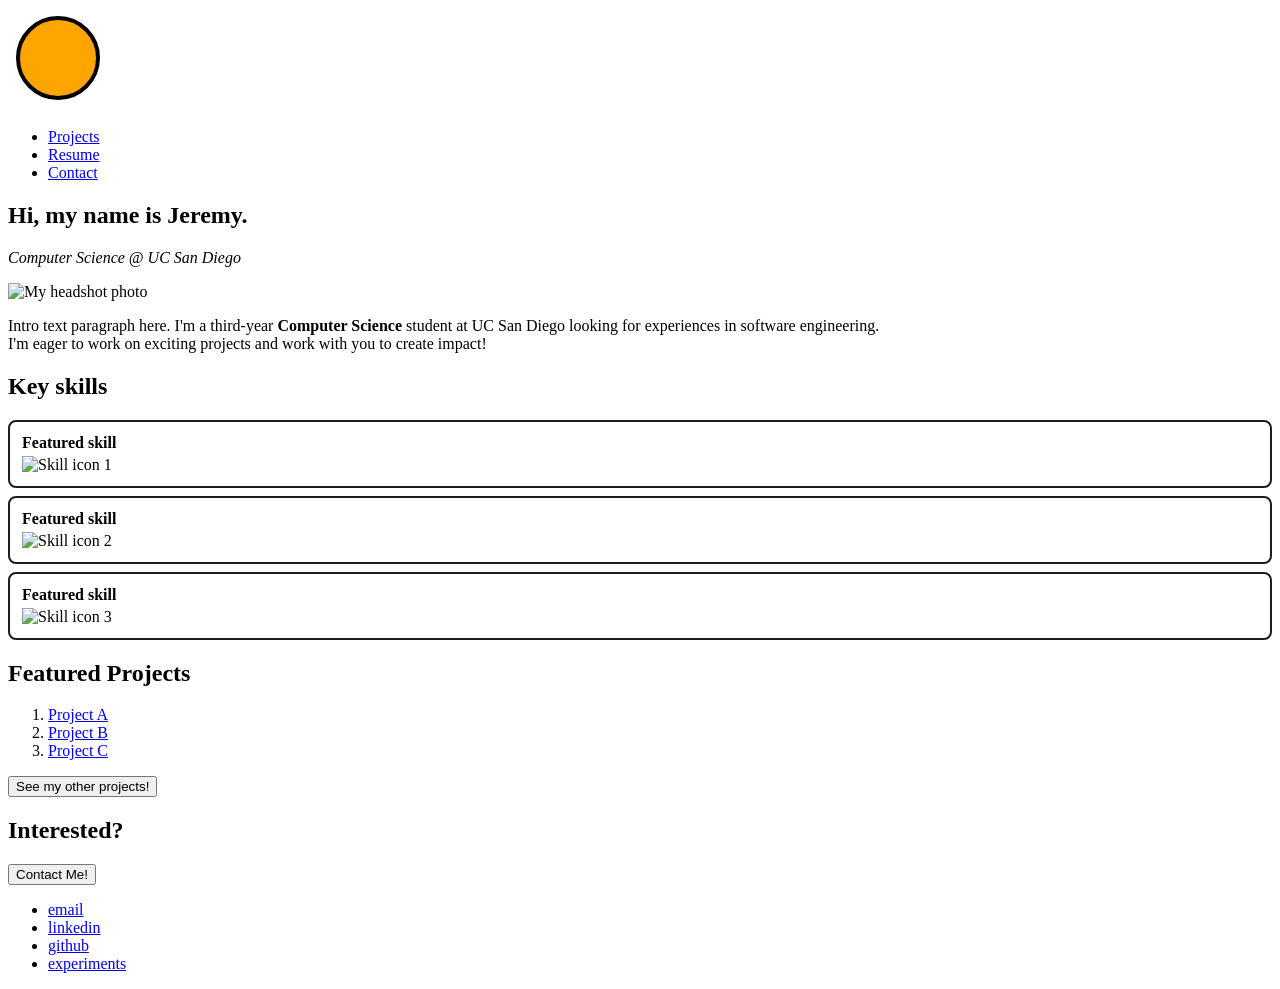
==== index.html @ b8236010 "feat: initial commit, cloned from personal portfolio repository" ====
<!DOCTYPE html>
<html lang="en">
<head>
  <meta charset="UTF-8">
  <title>Jeremy Lim | Home</title>
  <meta name="viewport" content="width=device-width,initial-scale=1.0">
  <meta name="description" content="My personal portfolio homepage.">
  <link rel="icon" href="favicon.ico">

  <style>
    cool-card {
      display: block;
      padding: 0.75rem;
      margin: 0.5rem 0;
      border: 2px solid #1f1c1cff;
      border-radius: 8px;
      background: #fff;
    }

    cool-card h3 { margin: 0 0 4px 0; font-size: 16px; }
    cool-card p { margin: 0; font-size: 15px; }
  </style>

  <script>
    class HelloWorld extends HTMLElement {
      connectedCallback() {
        console.log('Hello world!');
      }
    }
    customElements.define('hello-world', HelloWorld);
  </script>

</head>

<body>
  <header>
    <a href="index.html">
      <svg width="100" height="100">
        <circle cx="50" cy="50" r="40"
        stroke="black" stroke-width="4" fill="orange" />
      </svg>
    </a>
    <nav aria-label="Navigation Menu">
      <ul>
        <li><a href="projects.html">Projects</a></li>
        <li><a href="resume.html">Resume</a></li>
        <li><a href="contact.html">Contact</a></li>
      </ul>
    </nav>
  </header>

  <main>
    <section aria-label="Intro">
      <h1>Hi, my name is <strong>Jeremy</strong>.</h1>
      <p><em>Computer Science @ UC San Diego</em></p>

      <picture>
        <!-- These pictures don't exist yet but you get the point. Same with the other non existing stuff. Mhm. -->
        <source media="(width >= 600px)" srcset="headshot-large.jpg" type="image/jpeg">
        <img src="headshot-small.jpg" alt="My headshot photo">
      </picture>

      <p>
        Intro text paragraph here. I'm a third-year <b>Computer Science</b> student at <span>UC San Diego</span> looking for experiences in software engineering.
      <br>I'm eager to work on exciting projects and work with you to create impact!
    </section>

    <section aria-label="Key skills">
      <h2>Key skills</h2>
      <cool-card>
        <h3>Featured skill</h3>
        <img src="skill-a.png" alt="Skill icon 1" width="24" height="24">
      </cool-card>
      <cool-card>
        <h3>Featured skill</h3>
        <img src="skill-b.png" alt="Skill icon 2" width="24" height="24">
      </cool-card>
      <cool-card>
        <h3>Featured skill</h3>
        <img src="skill-c.png" alt="Skill icon 3" width="24" height="24">
      </cool-card>
    </section>

    <section aria-label="Featured Projects">
      <h2>Featured Projects</h2>
      <ol>
        <li><a href="projects.html#project-a">Project A</a></li>
        <li><a href="projects.html#project-b">Project B</a></li>
        <li><a href="projects.html#project-c">Project C</a></li>
      </ol>
      <button type="button">See my other projects!</button>
    </section>

    <section aria-label="Contact call to action">
      <h2>Interested?</h2>
      <button type="button">Contact Me!</button>
    </section>

    <!-- omg javascript!!!! -->
    <hello-world></hello-world>
  </main>

  <footer>
    <nav aria-label="Footer links">
      <ul>
        <li><a href="mailto:jel125@ucsd.edu">email</a></li>
        <li><a href="https://linkedin.com/in/jeremyflim" title="LinkedIn">linkedin</a></li>
        <li><a href="https://github.com/jeremyflim" title="GitHub">github</a></li>
        <li><a href="experiments.html">experiments</a></li>
      </ul>
    </nav>
  </footer>

  <noscript>
    <p>Javascript disabled. Now we can't say hello to the world. You are evil.</p>
  </noscript>
</body>
</html>
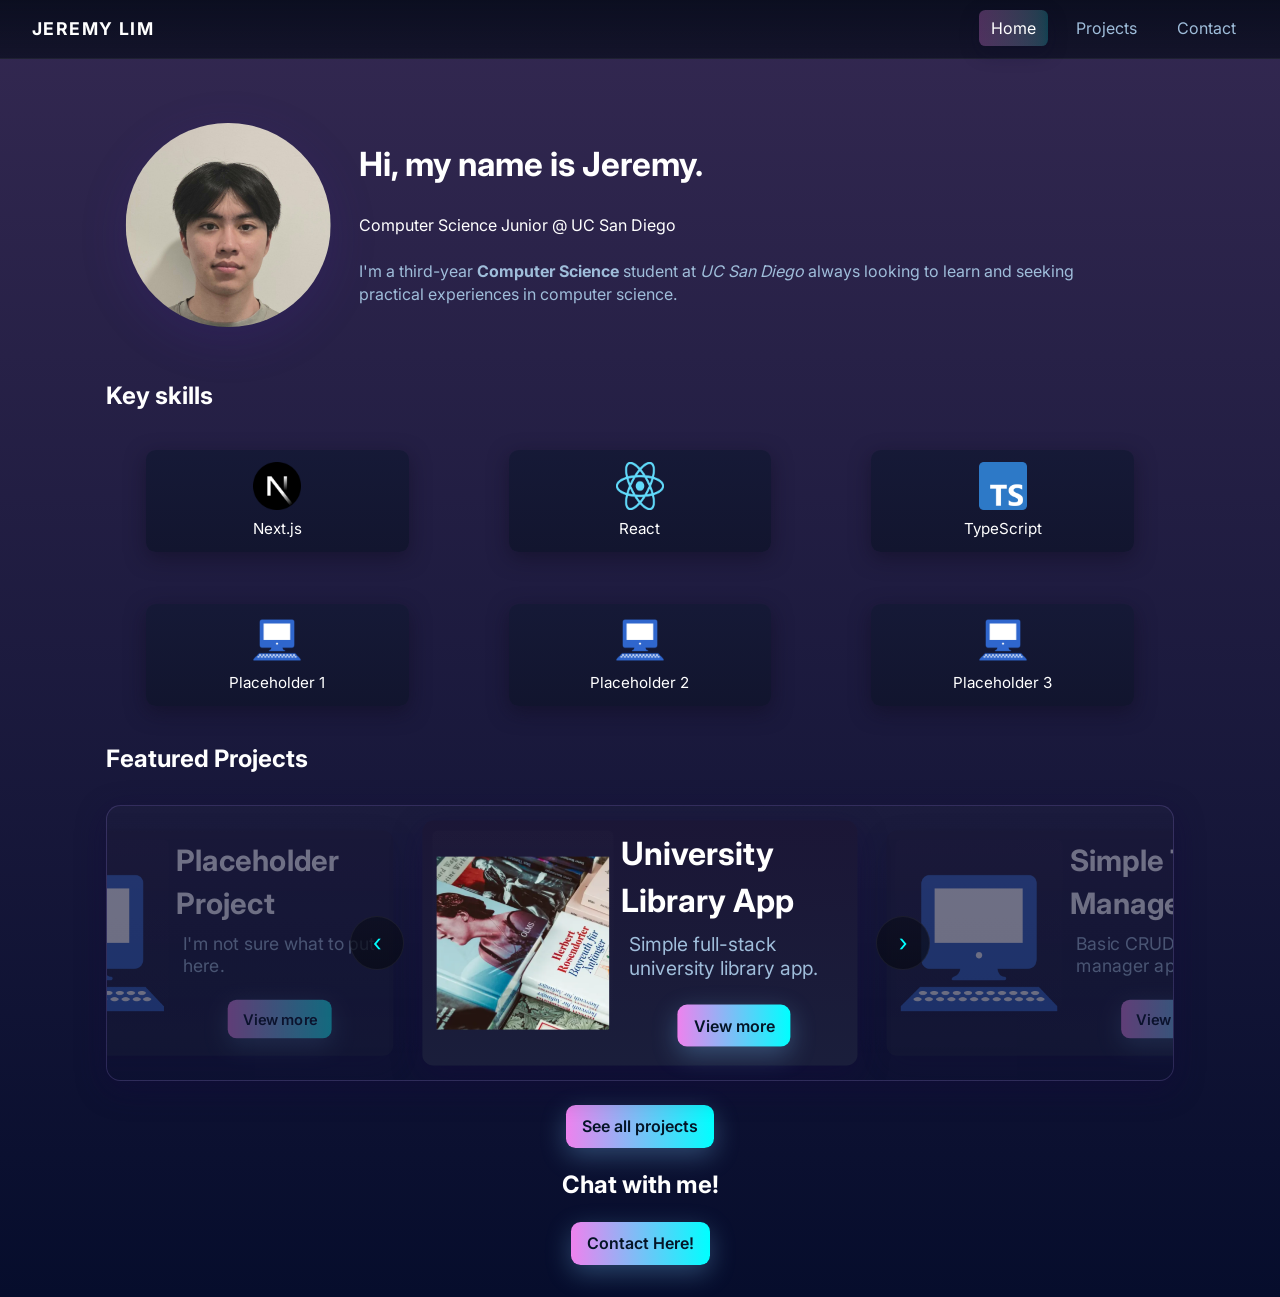
==== commit 2971035e: "Major changes: Restructured all HTML, removed experiments and resume page, added 404 page, added sty" ====
--- a/index.html
+++ b/index.html
@@ -1,118 +1,160 @@
 <!DOCTYPE html>
 <html lang="en">
-<head>
-  <meta charset="UTF-8">
-  <title>Jeremy Lim | Home</title>
-  <meta name="viewport" content="width=device-width,initial-scale=1.0">
-  <meta name="description" content="My personal portfolio homepage.">
-  <link rel="icon" href="favicon.ico">
+  <head>
+    <meta charset="UTF-8">
+    <title>Jeremy Lim | Home</title>
+    <meta name="viewport" content="width=device-width,initial-scale=1">
+    <meta name="description" content="My personal portfolio homepage.">
+    <link rel="stylesheet" href="css/styles.css">
+  </head>
 
-  <style>
-    cool-card {
-      display: block;
-      padding: 0.75rem;
-      margin: 0.5rem 0;
-      border: 2px solid #1f1c1cff;
-      border-radius: 8px;
-      background: #fff;
-    }
+  <body data-page="home">
+    <header class="site-header">
+      <a class="brand" href="index.html">Jeremy Lim</a>
+      <input class="nav-toggle" type="checkbox" id="nav-toggle" aria-hidden="true">
+      <label class="nav-toggle-button" for="nav-toggle" aria-label="Toggle navigation" role="button" tabindex="0" aria-controls="primary-nav">
+        <span></span>
+      </label>
+      <nav aria-label="Main navigation">
+        <ul class="nav-list" id="primary-nav">
+          <li><a href="index.html">Home</a></li>
+          <li><a href="projects.html">Projects</a></li>
+          <li><a href="contact.html">Contact</a></li>
+        </ul>
+      </nav>
+    </header>
 
-    cool-card h3 { margin: 0 0 4px 0; font-size: 16px; }
-    cool-card p { margin: 0; font-size: 15px; }
-  </style>
+    <main>
+      <section id="headshot-section" aria-label="Intro">
+        <picture id="headshot-visual">
+          <source media="(min-width: 50rem)" srcset="assets/headshot-larger.jpg" type="image/jpeg">
+          <img src="assets/headshot-smaller.jpg" alt="My headshot">
+        </picture>
 
-  <script>
-    class HelloWorld extends HTMLElement {
-      connectedCallback() {
-        console.log('Hello world!');
-      }
-    }
-    customElements.define('hello-world', HelloWorld);
-  </script>
+        <section id="headshot-copy">
+          <h1>Hi, my name is <strong>Jeremy</strong>.</h1>
+          <p>Computer Science Junior @ UC San Diego</p>
 
-</head>
+          <p class="lead">
+            I'm a third-year <strong>Computer Science</strong> student at <em>UC San Diego</em> always looking to learn and seeking practical experiences in computer science.
+          </p>
+        </section>
+      </section>
 
-<body>
-  <header>
-    <a href="index.html">
-      <svg width="100" height="100">
-        <circle cx="50" cy="50" r="40"
-        stroke="black" stroke-width="4" fill="orange" />
-      </svg>
-    </a>
-    <nav aria-label="Navigation Menu">
-      <ul>
-        <li><a href="projects.html">Projects</a></li>
-        <li><a href="resume.html">Resume</a></li>
-        <li><a href="contact.html">Contact</a></li>
-      </ul>
-    </nav>
-  </header>
+      <section class="skills" aria-label="Key skills">
+        <h2>Key skills</h2>
+        <ul id="skill-grid">
+          <li>
+            <figure>
+              <img src="assets/nextjs.png" alt="Programming icon">
+              <figcaption>Next.js</figcaption>
+            </figure>
+          </li>
+          <li>
+            <figure>
+              <img src="assets/react.png" alt="Web Development icon">
+              <figcaption>React</figcaption>
+            </figure>
+          </li>
+          <li>
+            <figure>
+              <img src="assets/typescript.png" alt="Systems icon">
+              <figcaption>TypeScript</figcaption>
+            </figure>
+          </li>
+          <li>
+            <!-- computer-filler.png from wikimedia commons. view source: https://upload.wikimedia.org/wikipedia/commons/thumb/0/09/Blue_computer_icon.svg/2048px-Blue_computer_icon.svg.png-->
+            <figure>
+              <img src="assets/computer-filler.png" alt="Product Design icon">
+              <figcaption>Placeholder 1</figcaption>
+            </figure>
+          </li>
+          <li>
+            <figure>
+              <img src="assets/computer-filler.png" alt="Teamwork icon">
+              <figcaption>Placeholder 2</figcaption>
+            </figure>
+          </li>
+          <li>
+            <figure>
+              <img src="assets/computer-filler.png" alt="Leadership icon">
+              <figcaption>Placeholder 3</figcaption>
+            </figure>
+          </li>
+        </ul>
+      </section>
 
-  <main>
-    <section aria-label="Intro">
-      <h1>Hi, my name is <strong>Jeremy</strong>.</h1>
-      <p><em>Computer Science @ UC San Diego</em></p>
+      <section id="featured-section" aria-label="Featured Projects">
+        <h2>Featured Projects</h2>
 
-      <picture>
-        <!-- These pictures don't exist yet but you get the point. Same with the other non existing stuff. Mhm. -->
-        <source media="(width >= 600px)" srcset="headshot-large.jpg" type="image/jpeg">
-        <img src="headshot-small.jpg" alt="My headshot photo">
-      </picture>
+        <section class="carousel" aria-roledescription="carousel">
+          <input type="radio" name="carousel" id="c1" class="carousel-input" checked>
+          <input type="radio" name="carousel" id="c2" class="carousel-input">
+          <input type="radio" name="carousel" id="c3" class="carousel-input">
+          <label class="arrow for-c1 left" for="c3" aria-hidden="true">‹</label>
+          <label class="arrow for-c1 right" for="c2" aria-hidden="true">›</label>
+          <label class="arrow for-c2 left" for="c1" aria-hidden="true">‹</label>
+          <label class="arrow for-c2 right" for="c3" aria-hidden="true">›</label>
+          <label class="arrow for-c3 left" for="c2" aria-hidden="true">‹</label>
+          <label class="arrow for-c3 right" for="c1" aria-hidden="true">›</label>
 
-      <p>
-        Intro text paragraph here. I'm a third-year <b>Computer Science</b> student at <span>UC San Diego</span> looking for experiences in software engineering.
-      <br>I'm eager to work on exciting projects and work with you to create impact!
-    </section>
+          <section class="carousel-viewport">
+            <ol class="carousel-track">
+              <li class="slide" id="proj-1">
+                <article class="project-card">
+                  <h3>University Library App</h3>
+                  <picture>
+                    <source srcset="assets/libraryapp.png" type="image/svg+xml">
+                    <img src="assets/computer-filler.png" alt="University library thumbnail">
+                  </picture>
+                  <p class="proj-desc">Simple full-stack university library app.</p>
+                  <p class="card-controls">
+                    <a class="cta" href="" aria-label="View more">View more</a>
+                  </p>
+                </article>
+              </li>
 
-    <section aria-label="Key skills">
-      <h2>Key skills</h2>
-      <cool-card>
-        <h3>Featured skill</h3>
-        <img src="skill-a.png" alt="Skill icon 1" width="24" height="24">
-      </cool-card>
-      <cool-card>
-        <h3>Featured skill</h3>
-        <img src="skill-b.png" alt="Skill icon 2" width="24" height="24">
-      </cool-card>
-      <cool-card>
-        <h3>Featured skill</h3>
-        <img src="skill-c.png" alt="Skill icon 3" width="24" height="24">
-      </cool-card>
-    </section>
+              <li class="slide" id="proj-2">
+                <article class="project-card">
+                  <h3>Simple Task Manager</h3>
+                  <picture>
+                    <source srcset="assets/computer-filler.png" type="image/svg+xml">
+                    <img src="assets/computer-filler.png" alt="Task app manager thumbnail">
+                  </picture>
+                  <p class="proj-desc">Basic CRUD task manager application.</p>
+                  <p class="card-controls">
+                    <a class="cta" href="#" aria-label="View more">View more</a>
+                  </p>
+                </article>
+              </li>
 
-    <section aria-label="Featured Projects">
-      <h2>Featured Projects</h2>
-      <ol>
-        <li><a href="projects.html#project-a">Project A</a></li>
-        <li><a href="projects.html#project-b">Project B</a></li>
-        <li><a href="projects.html#project-c">Project C</a></li>
-      </ol>
-      <button type="button">See my other projects!</button>
-    </section>
+              <li class="slide" id="proj-3">
+                <article class="project-card">
+                  <h3>Placeholder Project</h3>
+                  <picture>
+                    <source srcset="assets/computer-filler.png" type="image/svg+xml">
+                    <img src="assets/computer-filler.png" alt="Placeholder thumbnail">
+                  </picture>
+                  <p class="proj-desc">I'm not sure what to put here.</p>
+                  <p class="card-controls">
+                    <a class="cta" href="#" aria-label="View more">View more</a>
+                  </p>
+                </article>
+              </li>
+            </ol>
+          </section>
+        </section>
 
-    <section aria-label="Contact call to action">
-      <h2>Interested?</h2>
-      <button type="button">Contact Me!</button>
-    </section>
+        <p><a class="cta" href="projects.html">See all projects</a></p>
+      </section>
 
-    <!-- omg javascript!!!! -->
-    <hello-world></hello-world>
-  </main>
-
-  <footer>
-    <nav aria-label="Footer links">
-      <ul>
-        <li><a href="mailto:jel125@ucsd.edu">email</a></li>
-        <li><a href="https://linkedin.com/in/jeremyflim" title="LinkedIn">linkedin</a></li>
-        <li><a href="https://github.com/jeremyflim" title="GitHub">github</a></li>
-        <li><a href="experiments.html">experiments</a></li>
-      </ul>
-    </nav>
-  </footer>
-
-  <noscript>
-    <p>Javascript disabled. Now we can't say hello to the world. You are evil.</p>
-  </noscript>
-</body>
+      <section id="contact-cta" aria-label="Contact call to action">
+        <h2>Chat with me!</h2>
+        <p><a class="cta" href="contact.html">Contact Here!</a></p>
+      </section>
+    </main>
+    <noscript>
+      <p>Javascript disabled. There's still no JS for now though so it's fine.</p>
+    </noscript>
+  </body>
 </html>
--- a/css/styles.css
+++ b/css/styles.css
@@ -0,0 +1,1065 @@
+:root {
+	--bg: #060d2c;
+	--surface: #0f121f;
+	--text: #ffffff;
+	--muted: #9fbdda;
+	--gradient-one: cyan;
+	--gradient-two: violet;
+	--card-bg: #1a1e3b;
+	--translucent: rgba(255, 255, 255, 0.03);
+	--max-width: 68.75rem;
+	--gap: 1.25rem;
+	--radius: 0.8rem;
+	--focus-outline: color(srgb 0.55 0.85 0.95 / 0.75);
+	--scrollbar-track: color(srgb 0.06 0.08 0.18 / 1);
+	--scrollbar-thumb: color-mix(in srgb, var(--gradient-one) 65%, #09152b);
+}
+
+@font-face {
+  font-family: "Inter";
+  src: url("/assets/Inter-VariableFont_opsz,wght.ttf") format("truetype");
+  font-weight: 100 900;
+  font-style: normal;
+  font-display: swap;
+}
+
+
+*,
+*::before,
+*::after {
+	box-sizing: border-box;
+}
+
+html {
+	font-family: "Inter", system-ui, -apple-system, "Segoe UI", Roboto, "Helvetica Neue", Arial, sans-serif;
+	font-size: 100%;
+	color: var(--text, #e7f7ff);
+}
+
+body {
+	margin: 0;
+	line-height: 1.45;
+	min-height: 100dvh;
+	background: linear-gradient(180deg, rgba(36, 24, 68, 0.93) 0%, var(--bg) 100%);
+	color: var(--text);
+	scrollbar-color: var(--scrollbar-thumb) var(--scrollbar-track);
+	scrollbar-width: thin;
+	scrollbar-gutter: stable both-edges;
+}
+
+main {
+	max-width: var(--max-width);
+	margin: 2rem auto;
+	padding: 0 1rem;
+}
+
+.site-header {
+	display: flex;
+	align-items: center;
+	justify-content: space-between;
+	gap: 1rem;
+	padding: 1rem 2rem;
+	border-bottom: 0.0625rem solid rgba(255, 255, 255, 0.08);
+	background: linear-gradient(180deg, rgba(8, 12, 28, 0.92), rgba(8, 12, 28, 0.72));
+	position: relative;
+
+	.brand {
+		display: flex;
+		align-items: center;
+		font-weight: 700;
+		font-size: 1.1rem;
+		letter-spacing: 0.08em;
+		text-transform: uppercase;
+		text-decoration: none;
+		color: var(--text, #e7f7ff);
+		transition: color 0.2s ease;
+		animation: accent-pulse 6s ease-in-out infinite;
+	}
+
+	.nav-list {
+		list-style: none;
+		margin: 0;
+		padding: 0;
+		display: flex;
+		gap: 1rem;
+
+		a {
+			text-decoration: none;
+			padding: 0.35rem 0.6rem;
+			border-radius: 0.4rem;
+			color: var(--muted, #9fbfdc);
+			transition: color 0.18s ease, 0.18s ease, transform 0.12s ease;
+
+			&:hover {
+				color: var(--text, #e7f7ff);
+				background: linear-gradient(
+					90deg,
+					color-mix(in srgb, var(--gradient-two) 22%, transparent),
+					color-mix(in srgb, var(--gradient-one) 16%, transparent)
+				);
+				transform: translateY(-0.125rem);
+			}
+		}
+	}
+}
+
+.brand:focus-visible,
+.nav-toggle-button:focus-visible,
+.cta:focus-visible,
+input:focus-visible,
+textarea:focus-visible {
+	outline: 0.125rem solid var(--focus-outline);
+	outline-offset: 0.2rem;
+}
+
+.brand:hover {
+	color: var(--gradient-one);
+}
+
+.nav-toggle {
+	position: absolute;
+	inline-size: 0.0625rem;
+	block-size: 0.0625rem;
+	opacity: 0;
+	pointer-events: auto;
+}
+
+.nav-toggle-button {
+	display: none;
+	align-items: center;
+	justify-content: center;
+	inline-size: 2.75rem;
+	block-size: 2.75rem;
+	border-radius: 0.75rem;
+	background: linear-gradient(180deg, rgba(255, 255, 255, 0.08), rgba(255, 255, 255, 0.02));
+	border: 0.0625rem solid rgba(255, 255, 255, 0.1);
+	cursor: pointer;
+	transition: transform 0.2s ease, box-shadow 0.2s ease;
+
+	span {
+		inline-size: 1.5rem;
+		block-size: 0.125rem;
+		background: var(--text, #e7f7ff);
+		position: relative;
+		border-radius: 9999px;
+
+		&::before,
+		&::after {
+			content: "";
+			position: absolute;
+			left: 0;
+			inline-size: 1.5rem;
+			block-size: 0.125rem;
+			background: var(--text, #e7f7ff);
+			border-radius: 9999px;
+		}
+
+		&::before {
+			top: -0.4rem;
+		}
+
+		&::after {
+			bottom: -0.4rem;
+		}
+	}
+
+	&:hover {
+		transform: translateY(-0.0625rem);
+		box-shadow: 0 0.9rem 2.1rem rgba(12, 10, 28, 0.32);
+	}
+}
+
+.nav-toggle:checked + .nav-toggle-button span {
+	background: var(--text, #e7f7ff);
+}
+
+#nav-toggle:checked ~ nav .nav-list {
+	display: flex;
+}
+
+body[data-page] .nav-list li:has(> a) a {
+	position: relative;
+}
+
+body[data-page="home"] .nav-list li:has(> a[href="index.html"]) a,
+body[data-page="projects"] .nav-list li:has(> a[href="projects.html"]) a,
+body[data-page="contact"] .nav-list li:has(> a[href="contact.html"]) a {
+	color: var(--text);
+	background: linear-gradient(
+		90deg,
+		color-mix(in srgb, var(--gradient-two) 28%, transparent),
+		color-mix(in srgb, var(--gradient-one) 20%, transparent)
+	);
+	box-shadow: 0 0.4rem 1.2rem rgba(12, 12, 40, 0.32);
+}
+
+#headshot-section {
+	display: grid;
+	grid-template-columns: 1fr;
+	gap: 1rem;
+	align-items: center;
+	padding: 2rem;
+	border-radius: var(--radius);
+}
+
+#headshot-visual {
+	width: 100%;
+
+	img,
+	svg {
+		width: 100%;
+		height: 40dvh;
+		object-fit: cover;
+		border-radius: calc(var(--radius) - 0.2rem);
+		box-shadow: 0 0.75rem 1.875rem rgba(80, 40, 160, 0.12);
+	}
+}
+
+#headshot-section h1 {
+	font-size: clamp(1.6rem, 2.6dvw, 2.4rem);
+	margin: 0.25rem 0;
+}
+
+.lead {
+	font-size: 1rem;
+	margin: 0 0 0.5rem;
+	color: var(--muted, #9fbfdc);
+}
+
+#skill-grid {
+	display: grid;
+	grid-template-columns: repeat(3, minmax(0, 1fr));
+	gap: var(--gap);
+	list-style: none;
+	padding: 0;
+
+	figure {
+		display: grid;
+		place-items: center;
+		text-align: center;
+		padding: 0.75rem;
+		border-radius: calc(var(--radius) - 0.2rem);
+		background: linear-gradient(180deg, rgba(21, 25, 54, 0.96), rgba(16, 20, 44, 0.88));
+		transition: transform 0.25s ease, box-shadow 0.25s ease;
+		box-shadow: 0 0.375rem 1.25rem rgba(16, 12, 32, 0.5);
+
+		&:hover {
+			transform: translateY(-0.375rem) scale(1.01);
+			box-shadow: 0 1.125rem 2.5rem rgba(100, 44, 220, 0.14);
+		}
+
+		img {
+			width: 3rem;
+			height: 3rem;
+		}
+
+		figcaption {
+			margin-top: 0.5rem;
+			font-size: 0.95rem;
+		}
+	}
+}
+
+#featured-grid {
+	display: grid;
+	grid-template-columns: 1fr;
+	gap: 0.75rem;
+	padding: 0;
+	list-style: none;
+
+	li {
+		padding: 1rem;
+		border-radius: calc(var(--radius) - 0.1rem);
+		background: linear-gradient(180deg, rgba(19, 22, 48, 0.95), var(--card-bg));
+		transition: transform 0.25s ease, box-shadow 0.18s ease;
+		box-shadow: 0 0.5rem 2rem rgba(20, 12, 40, 0.45);
+
+		&:hover {
+			transform: translateY(-0.25rem);
+			box-shadow: 0 1.5rem 3.75rem rgba(60, 12, 160, 0.14);
+		}
+	}
+}
+
+.cta {
+	display: inline-flex;
+	align-items: center;
+	justify-content: center;
+	padding: 0.6rem 1rem;
+	border-radius: 0.6rem;
+	background: linear-gradient(90deg, var(--gradient-two), var(--gradient-one));
+	color: #041426;
+	font-weight: 600;
+	text-decoration: none;
+	transition: transform 0.18s ease, box-shadow 0.18s ease;
+	box-shadow: 0 0.5rem 1.625rem rgba(127, 201, 255, 0.3);
+	border: none;
+	cursor: pointer;
+}
+
+.cta:hover {
+	transform: translateY(-0.1875rem) scale(1.01);
+	box-shadow: 0 1.125rem 3rem rgba(127, 201, 255, 0.4);
+}
+
+button.cta {
+	font: inherit;
+}
+
+#contact-cta .cta {
+	font-weight: 600;
+}
+
+@keyframes accent-pulse {
+	0% {
+		text-shadow: 0 0 0rem rgba(127, 201, 255, 0.4);
+	}
+
+	50% {
+		text-shadow: 0 0 0.9rem rgba(127, 201, 255, 0.7);
+	}
+
+	100% {
+		text-shadow: 0 0 0rem rgba(127, 201, 255, 0.4);
+	}
+}
+
+#projects-layout {
+	display: grid;
+	grid-template-columns: minmax(16rem, 20rem) minmax(0, 1fr);
+	gap: clamp(1rem, 2.4dvw, 1.8rem);
+	align-items: start;
+	margin-top: 1rem;
+}
+
+#project-search-pane {
+	background: linear-gradient(180deg, rgba(20, 24, 48, 0.95), var(--surface));
+	padding: 1rem;
+	border-radius: calc(var(--radius) - 0.1rem);
+	box-shadow: 0 0.625rem 1.875rem rgba(12, 8, 28, 0.6);
+
+	h2 {
+		color: var(--gradient-one, #5ae1f9);
+		margin: 0 0 0.5rem;
+		font-size: 1rem;
+	}
+
+	form {
+		display: flex;
+		flex-direction: column;
+		gap: 0.6rem;
+	}
+}
+
+#project-search-field {
+	padding: 0.6rem 0.75rem;
+	border-radius: 0.45rem;
+	border: 0.0625rem solid rgba(255, 255, 255, 0.04);
+	background: linear-gradient(180deg, rgba(255, 255, 255, 0.01), rgba(255, 255, 255, 0));
+	color: var(--text, #e7f7ff);
+	outline: none;
+}
+
+#project-search-actions {
+	display: flex;
+	gap: 0.6rem;
+	list-style: none;
+	margin: 0;
+	padding: 0;
+
+	li {
+		flex: 1;
+		display: flex;
+	}
+
+	.cta {
+		flex: 1;
+	}
+}
+
+#project-listing h2 {
+	margin-top: 0;
+	color: var(--gradient-one, #5ae1f9);
+}
+
+#project-listing ul {
+	list-style: none;
+	padding: 0;
+	margin: 0;
+	display: flex;
+	flex-direction: column;
+	gap: 1.25rem;
+	max-height: 45rem;
+	overflow: auto;
+	padding-right: 0.5rem;
+	scrollbar-gutter: stable both-edges;
+	scrollbar-color: var(--scrollbar-thumb) var(--scrollbar-track);
+	scrollbar-width: thin;
+}
+
+.project-row {
+	display: grid;
+	grid-template-columns: minmax(7.5rem, 8.75rem) minmax(0, 1fr);
+	gap: clamp(0.75rem, 1.2dvw, 1.25rem);
+	align-items: stretch;
+	padding: 1rem;
+	border-radius: calc(var(--radius) - 0.1rem);
+	background: linear-gradient(180deg, rgba(19, 23, 47, 0.94), var(--card-bg));
+	box-shadow: 0 0.5rem 1.875rem rgba(10, 8, 20, 0.5);
+}
+
+.project-thumb {
+	inline-size: 100%;
+	max-inline-size: 8.75rem;
+	min-block-size: 8.5rem;
+	overflow: hidden;
+	border-radius: 0.6rem;
+	display: flex;
+	align-items: center;
+	justify-content: center;
+	background: linear-gradient(180deg, rgba(255, 255, 255, 0.02), rgba(255, 255, 255, 0));
+	justify-self: start;
+	margin-inline-start: 0.25rem;
+	padding: 0.35rem;
+
+	img {
+		inline-size: 100%;
+		block-size: 100%;
+		object-fit: cover;
+		border-radius: 0.45rem;
+	}
+}
+
+.project-meta {
+	display: flex;
+	flex-direction: column;
+	gap: 0.75rem;
+
+	h3 {
+		margin: 0;
+	}
+
+	.proj-desc {
+		margin: 0;
+		color: var(--muted, #9fbfdc);
+	}
+
+	.project-actions {
+		display: flex;
+		flex-wrap: wrap;
+		gap: 0.5rem;
+
+		.cta {
+			flex: 0 1 auto;
+			min-width: 10.5rem;
+		}
+	}
+}
+
+.carousel {
+	position: relative;
+	margin: 1rem 0;
+	padding: 0.5rem 0;
+	--featured-width: 34dvw;
+	--featured-gap: 0.9dvw;
+	--featured-off: calc(var(--featured-width) + var(--featured-gap));
+}
+
+.carousel-viewport {
+	overflow: hidden;
+	position: relative;
+	border-radius: calc(var(--radius) + 0.1rem);
+	border: 0.0625rem solid rgba(183, 148, 255, 0.18);
+	box-shadow: 0 0.5rem 1.875rem rgba(20, 8, 60, 0.45);
+	background: linear-gradient(180deg, rgba(255, 255, 255, 0.02), rgba(255, 255, 255, 0));
+	height: calc(var(--featured-width) * 0.5625 + 2rem);
+	box-sizing: border-box;
+	padding: 1rem;
+}
+
+.carousel-track {
+	list-style: none;
+	margin: 0;
+	padding: 0;
+}
+
+.carousel-viewport .slide {
+	position: absolute;
+	left: 50%;
+	top: 50%;
+	width: var(--featured-width);
+	max-width: var(--featured-width);
+	transform: translate(-50%, -50%) scale(0.92);
+	opacity: 0.38;
+	filter: grayscale(0.12) blur(0.025rem);
+	transition: transform 0.48s cubic-bezier(0.2, 0.9, 0.2, 1), opacity 0.36s ease, filter 0.36s ease;
+	display: flex;
+	align-items: center;
+	justify-content: center;
+}
+
+.project-card {
+	width: 100%;
+	background: linear-gradient(180deg, rgba(27, 22, 54, 0.95) 0%, var(--card-bg) 100%);
+	padding: 0.65rem;
+	border-radius: calc(var(--radius) - 0.1rem);
+	box-shadow: 0 0.625rem 1.875rem rgba(20, 8, 60, 0.45);
+	display: grid;
+	gap: 0.5rem;
+	align-items: start;
+	aspect-ratio: 16 / 9;
+	grid-template-columns: 1fr 1.25fr;
+	grid-template-rows: auto 1fr auto;
+	position: relative;
+
+	h3 {
+		margin: 0;
+		font-size: 2rem;
+	}
+
+	picture {
+		width: 100%;
+		height: 100%;
+		display: flex;
+		align-items: center;
+		justify-content: center;
+		overflow: hidden;
+		border-radius: 0.35rem;
+		padding: 0.25rem;
+		background: linear-gradient(180deg, rgba(255, 255, 255, 0.01), rgba(255, 255, 255, 0));
+	}
+
+	img {
+		width: 100%;
+		height: 100%;
+		object-fit: contain;
+		object-position: center;
+		border-radius: 0.35rem;
+	}
+
+	.proj-desc {
+		color: var(--muted, #9fbfdc);
+		margin: 0;
+		padding: 0 0.45rem;
+		font-size: 1.2rem;
+		line-height: 1.5rem;
+	}
+
+	.card-controls {
+		display: flex;
+		align-items: center;
+		justify-content: center;
+		gap: 1rem;
+		margin: 0;
+		transform: translateY(-0.5rem);
+	}
+}
+
+.project-card > h3 {
+	grid-column: 2;
+	grid-row: 1;
+}
+
+.project-card > picture {
+	grid-column: 1;
+	grid-row: 1 / 4;
+}
+
+.project-card > .proj-desc {
+	grid-column: 2;
+	grid-row: 2;
+}
+
+.project-card > .card-controls {
+	grid-column: 2;
+	grid-row: 3;
+	align-self: end;
+}
+
+@keyframes slidePop {
+	from {
+		transform: translate(-50%, -46%) scale(0.995);
+		opacity: 0;
+	}
+
+	to {
+		transform: translate(-50%, -50%) scale(1);
+		opacity: 1;
+	}
+}
+
+.carousel-input {
+	position: absolute;
+	left: -624.9375rem;
+}
+
+.carousel .arrow {
+	position: absolute;
+	top: 50%;
+	transform: translateY(-50%);
+	width: 3.375rem;
+	height: 3.375rem;
+	border-radius: 50%;
+	display: flex;
+	align-items: center;
+	justify-content: center;
+	opacity: 0;
+	pointer-events: none;
+	background: linear-gradient(180deg, rgba(12, 14, 30, 0.78), rgba(8, 10, 20, 0.7));
+	border: 0.0625rem solid rgba(255, 255, 255, 0.06);
+	font-size: 1.5rem;
+	color: var(--gradient-one);
+	cursor: pointer;
+	z-index: 30;
+}
+
+.carousel .arrow.left {
+	left: calc(50% - (var(--featured-width) / 2) - 4.5rem);
+}
+
+.carousel .arrow.right {
+	right: calc(50% - (var(--featured-width) / 2) - 4.5rem);
+}
+
+#c1:checked ~ .arrow.for-c1,
+#c2:checked ~ .arrow.for-c2,
+#c3:checked ~ .arrow.for-c3 {
+	opacity: 1;
+	pointer-events: auto;
+}
+
+#c1:checked ~ .carousel-viewport .slide#proj-1,
+#c2:checked ~ .carousel-viewport .slide#proj-2,
+#c3:checked ~ .carousel-viewport .slide#proj-3 {
+	transform: translate(-50%, -50%) scale(1);
+	opacity: 1;
+	filter: none;
+	z-index: 3;
+	animation: slidePop 0.34s cubic-bezier(0.2, 0.9, 0.2, 1);
+}
+
+#c1:checked ~ .carousel-viewport .slide#proj-2,
+#c2:checked ~ .carousel-viewport .slide#proj-3,
+#c3:checked ~ .carousel-viewport .slide#proj-1 {
+	transform: translate(calc(-50% + var(--featured-off)), -50%) scale(0.92);
+	opacity: 0.38;
+	filter: grayscale(0.12) blur(0.025rem);
+	z-index: 2;
+}
+
+#c1:checked ~ .carousel-viewport .slide#proj-3,
+#c2:checked ~ .carousel-viewport .slide#proj-1,
+#c3:checked ~ .carousel-viewport .slide#proj-2 {
+	transform: translate(calc(-50% - var(--featured-off)), -50%) scale(0.92);
+	opacity: 0.38;
+	filter: grayscale(0.12) blur(0.025rem);
+	z-index: 1;
+}
+
+#featured-section > p {
+	text-align: center;
+	margin-top: 1rem;
+}
+
+#featured-section > p .cta {
+	display: inline-flex;
+}
+
+#contact-cta {
+	text-align: center;
+}
+
+#contact-options {
+	display: grid;
+	grid-template-columns: repeat(auto-fit, minmax(17rem, 1fr));
+	gap: clamp(1rem, 3dvw, 2rem);
+	margin-top: 2.5rem;
+	min-height: 60dvh;
+}
+
+.contact-card {
+	background: linear-gradient(180deg, rgba(21, 26, 54, 0.95), var(--surface));
+	border-radius: calc(var(--radius) - 0.05rem);
+	padding: 1.5rem;
+	box-shadow: 0 0.75rem 2.5rem rgba(8, 6, 20, 0.55);
+	display: flex;
+	flex-direction: column;
+	gap: 1.25rem;
+
+	h2 {
+		margin: 0;
+		color: var(--gradient-one, #5ae1f9);
+	}
+}
+
+#contact-intro p {
+	margin: 0;
+	color: var(--muted, #9fbfdc);
+}
+
+#contact-intro p + p {
+	margin-top: 0.75rem;
+}
+
+#contact-intro address {
+	font-style: normal;
+	display: grid;
+	gap: 0.5rem;
+}
+
+#contact-intro address a {
+	color: var(--text, #e7f7ff);
+	text-decoration: none;
+	display: flex;
+	align-items: center;
+	gap: 0.35rem;
+}
+
+#contact-intro address a:hover {
+	color: var(--gradient-one);
+}
+
+.contact-divider {
+	display: flex;
+	align-items: center;
+	gap: 0.75rem;
+	justify-content: center;
+	text-transform: uppercase;
+	letter-spacing: 0.18em;
+	color: var(--muted, #9fbfdc);
+	font-size: 0.85rem;
+	margin: 1.25rem 0;
+}
+
+.contact-divider::before,
+.contact-divider::after {
+	content: "";
+	flex: 1;
+	height: 0.0625rem;
+	background: linear-gradient(90deg, rgba(255, 255, 255, 0.05), rgba(255, 255, 255, 0.15));
+}
+
+#contact-social {
+	display: flex;
+	flex-wrap: wrap;
+	gap: 0.65rem;
+
+	.cta {
+		flex: 1;
+		min-width: 11rem;
+	}
+}
+
+#contact-social .cta {
+	background: linear-gradient(90deg, var(--gradient-two), rgba(23, 28, 52, 0.75));
+	color: #041426;
+}
+
+#contact-form-card form {
+	display: grid;
+	gap: 1.25rem;
+}
+
+#contact-form-card fieldset {
+	border: 0.0625rem solid rgba(255, 255, 255, 0.08);
+	border-radius: calc(var(--radius) - 0.2rem);
+	padding: 1.5rem;
+	display: grid;
+	gap: 1rem;
+	background: radial-gradient(circle at top, var(--translucent), rgba(255, 255, 255, 0));
+}
+
+#contact-form-card legend {
+	padding: 0 0.5rem;
+	font-weight: 600;
+	color: var(--gradient-one, #5ae1f9);
+}
+
+#contact-form-card label {
+	display: flex;
+	flex-direction: column;
+	gap: 0.35rem;
+	font-weight: 600;
+	color: var(--muted, #9fbfdc);
+}
+
+#contact-form-card input,
+#contact-form-card textarea {
+	padding: 0.7rem 0.85rem;
+	border-radius: 0.6rem;
+	border: 0.0625rem solid rgba(255, 255, 255, 0.08);
+	background: linear-gradient(180deg, rgba(255, 255, 255, 0.02), rgba(255, 255, 255, 0));
+	color: var(--text, #e7f7ff);
+	font: inherit;
+}
+
+#contact-form-card textarea {
+	min-height: 9rem;
+	resize: vertical;
+}
+
+#contact-form-actions {
+	display: flex;
+	align-items: center;
+	gap: 0.75rem;
+	list-style: none;
+	margin: 0;
+	padding: 0;
+
+	li {
+		display: flex;
+		flex: 1;
+	}
+
+	button {
+		min-width: 9rem;
+	}
+}
+
+@media (max-width: 56.1875rem) {
+	#projects-layout {
+		grid-template-columns: 1fr;
+	}
+
+	.project-row {
+		grid-template-columns: minmax(0, 1fr);
+		grid-auto-rows: auto;
+	}
+
+	.project-thumb {
+		margin-inline: auto;
+		max-inline-size: 10.5rem;
+		min-block-size: 10.5rem;
+	}
+}
+
+@media (max-width: 37.4375rem) {
+	.site-header {
+		padding: 0.75rem 1rem;
+
+		nav {
+			position: absolute;
+			top: 100%;
+			right: 1rem;
+			left: 1rem;
+
+			.nav-list {
+				display: none;
+				flex-direction: column;
+				gap: 0.75rem;
+				padding: 1rem;
+				border-radius: calc(var(--radius) - 0.1rem);
+				background: linear-gradient(180deg, rgba(12, 16, 32, 0.96), rgba(8, 10, 26, 0.92));
+				box-shadow: 0 1.5rem 3.5rem rgba(6, 8, 24, 0.55);
+				margin-top: 0.75rem;
+
+				li {
+					inline-size: 100%;
+				}
+
+				a {
+					display: grid;
+					text-align: center;
+					padding: 0.75rem;
+				}
+			}
+		}
+	}
+
+	.nav-toggle-button {
+		display: flex;
+	}
+
+	#skill-grid {
+		grid-template-columns: repeat(2, 1fr);
+	}
+
+	#headshot-visual img,
+	#headshot-visual svg {
+		height: 30dvh;
+	}
+
+	.project-row {
+		padding: 1.25rem;
+		gap: 1.25rem;
+		text-align: center;
+	}
+
+	.project-meta {
+		align-items: center;
+		text-align: center;
+
+		.project-actions {
+			justify-content: center;
+		}
+	}
+
+	.carousel {
+		--featured-width: 84dvw;
+		--mobile-slide: clamp(17rem, 88dvw, 22rem);
+		--mobile-card-height: clamp(19.5rem, 92dvw, 23rem);
+	}
+
+	.carousel-input,
+	.carousel .arrow {
+		display: none;
+	}
+
+	.carousel-viewport {
+		height: auto;
+		padding: 2rem 0;
+		overflow-x: auto;
+		overflow-y: hidden;
+		scroll-snap-type: x mandatory;
+		display: flex;
+		align-items: center;
+	}
+
+	.carousel-viewport .carousel-track {
+		display: flex;
+		gap: 1.1rem;
+		padding-inline: max(1.5rem, calc(50dvw - var(--mobile-slide) / 2));
+		margin: 0;
+		align-items: center;
+	}
+
+	.carousel-viewport .slide {
+		position: relative;
+		transform: none;
+		opacity: 1;
+		filter: none;
+		flex: 0 0 var(--mobile-slide);
+		min-inline-size: var(--mobile-slide);
+		scroll-snap-align: center;
+		scroll-snap-stop: always;
+		display: flex;
+		align-items: center;
+		justify-content: center;
+		padding: 1.25rem 0;
+	}
+
+	.project-card {
+		grid-template-columns: 1fr;
+		grid-template-rows: auto auto 1fr auto;
+		aspect-ratio: auto;
+		block-size: var(--mobile-card-height);
+		padding: 1.1rem;
+		row-gap: 0.7rem;
+		overflow: hidden;
+	}
+
+	.project-card > picture {
+		grid-column: 1;
+		grid-row: 1;
+		max-height: 11rem;
+	}
+
+	.project-card > h3 {
+		grid-column: 1;
+		grid-row: 2;
+		text-align: center;
+		font-size: 1.55rem;
+		white-space: nowrap;
+		overflow: hidden;
+		text-overflow: ellipsis;
+	}
+
+	.project-card > .proj-desc {
+		grid-column: 1;
+		grid-row: 3;
+		padding: 0;
+		color: var(--muted, #9fbfdc);
+		text-align: center;
+		font-size: 0.95rem;
+		line-height: 1.4;
+		display: flex;
+		justify-content: center;
+		align-items: center;
+		flex-direction: column;
+		overflow: hidden;
+		text-overflow: ellipsis;
+		word-break: break-word;
+	}
+
+	.project-card > .card-controls {
+		grid-column: 1;
+		grid-row: 4;
+		transform: none;
+		justify-content: center;
+		margin-top: 0.25rem;
+	}
+
+	#c1:checked ~ .carousel-viewport .slide,
+	#c2:checked ~ .carousel-viewport .slide,
+	#c3:checked ~ .carousel-viewport .slide {
+		position: relative !important;
+		transform: none !important;
+		opacity: 1 !important;
+		filter: none !important;
+		left: auto !important;
+		top: auto !important;
+		z-index: 1 !important;
+	}
+
+	#contact-form-card fieldset {
+		padding: 1.25rem;
+	}
+}
+
+@media (min-width: 37.5rem) and (max-width: 56.1875rem) {
+	#headshot-section {
+		grid-template-columns: 1fr 1fr;
+		align-items: center;
+	}
+
+	#skill-grid {
+		grid-template-columns: repeat(3, 1fr);
+	}
+}
+
+@media (min-width: 56.25rem) {
+	#featured-grid {
+		grid-template-columns: repeat(3, 1fr);
+	}
+
+	#headshot-section {
+		grid-template-columns: auto 1fr;
+		align-items: center;
+	}
+
+	#headshot-visual {
+		width: clamp(10rem, 16dvw, 18.75rem);
+		height: clamp(10rem, 16dvw, 18.75rem);
+		border-radius: 50%;
+		overflow: hidden;
+		align-self: center;
+		justify-self: start;
+		box-shadow: 0 0.75rem 3rem rgba(80, 40, 160, 0.18);
+		transform: translateX(-6%);
+
+		img,
+		svg {
+			width: 100%;
+			height: 100%;
+			object-fit: cover;
+			border-radius: 0;
+		}
+	}
+
+	#headshot-copy {
+		display: flex;
+		flex-direction: column;
+		gap: 0.4rem;
+	}
+
+	.site-header .nav-list a {
+		padding: 0.5rem 0.75rem;
+	}
+}
+
+@media (prefers-reduced-motion: reduce) {
+	* {
+		animation-duration: 0s !important;
+		transition-duration: 0s !important;
+	}
+}
